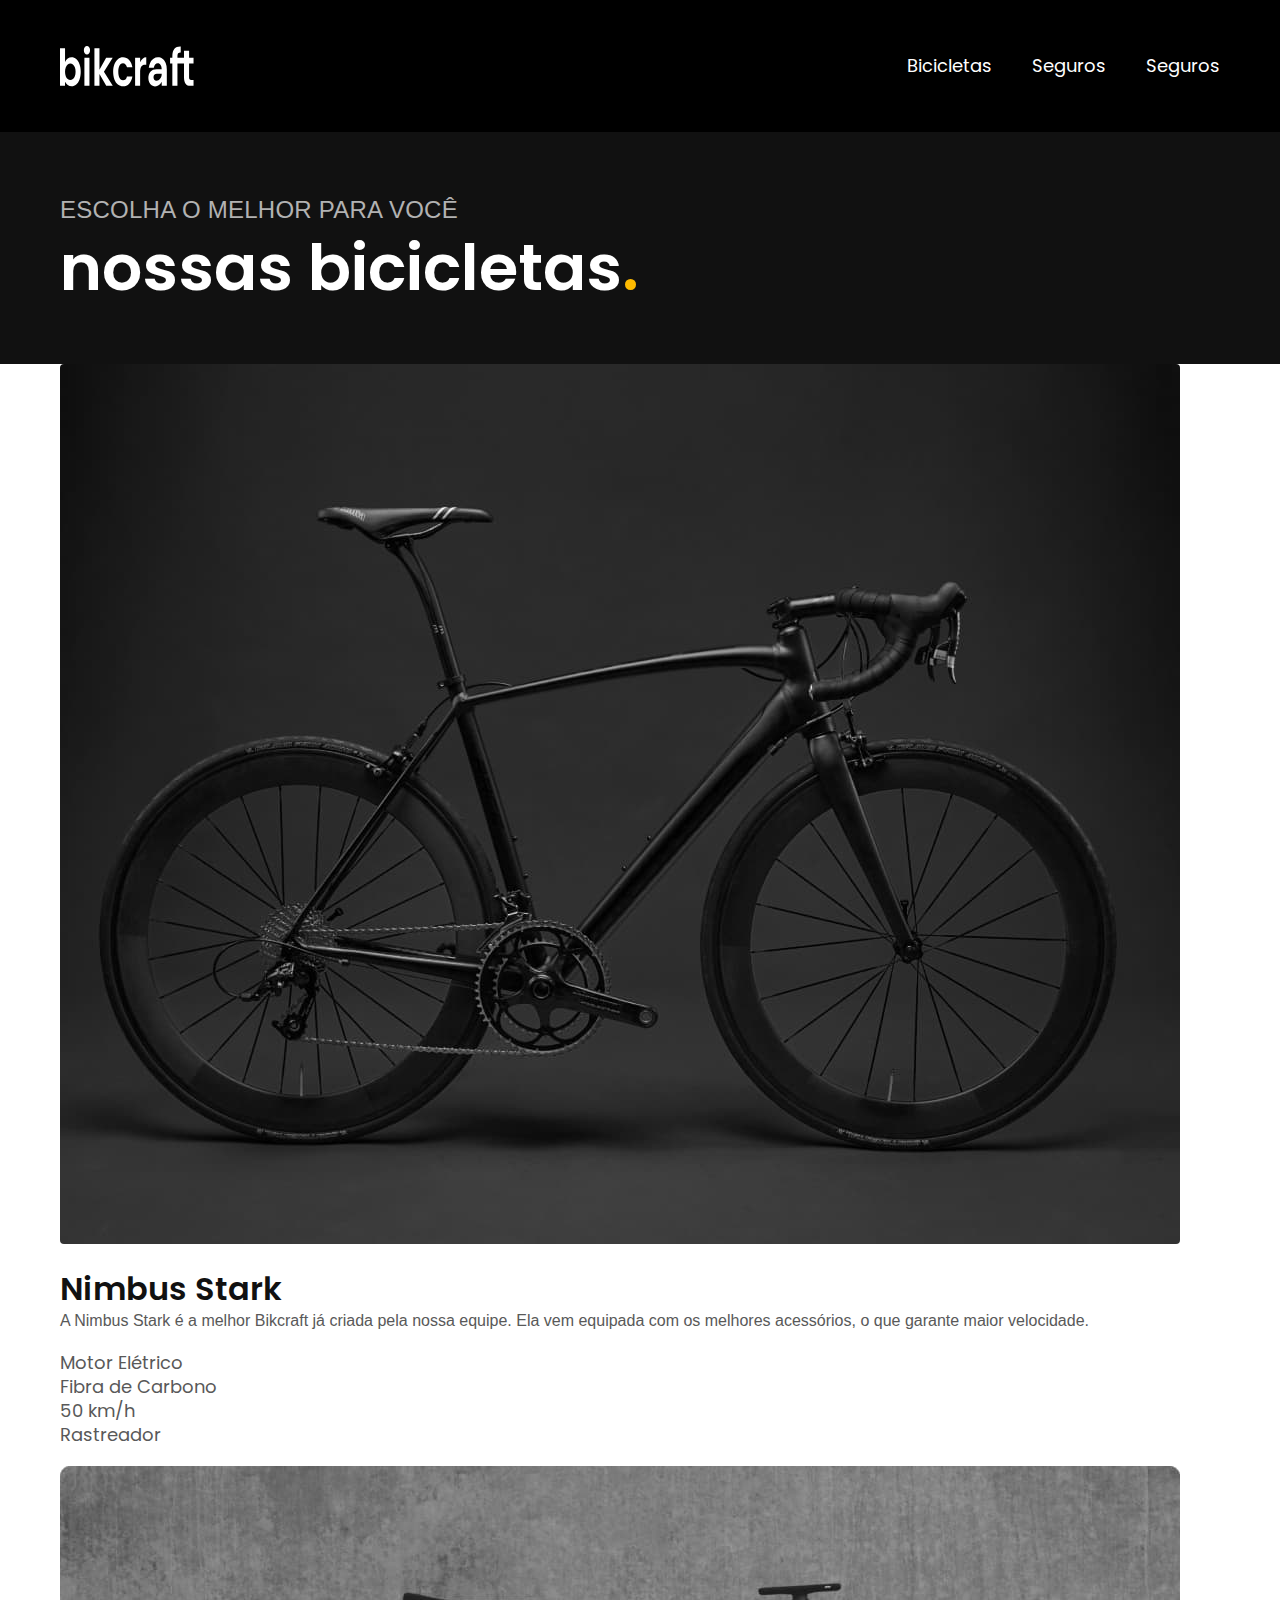
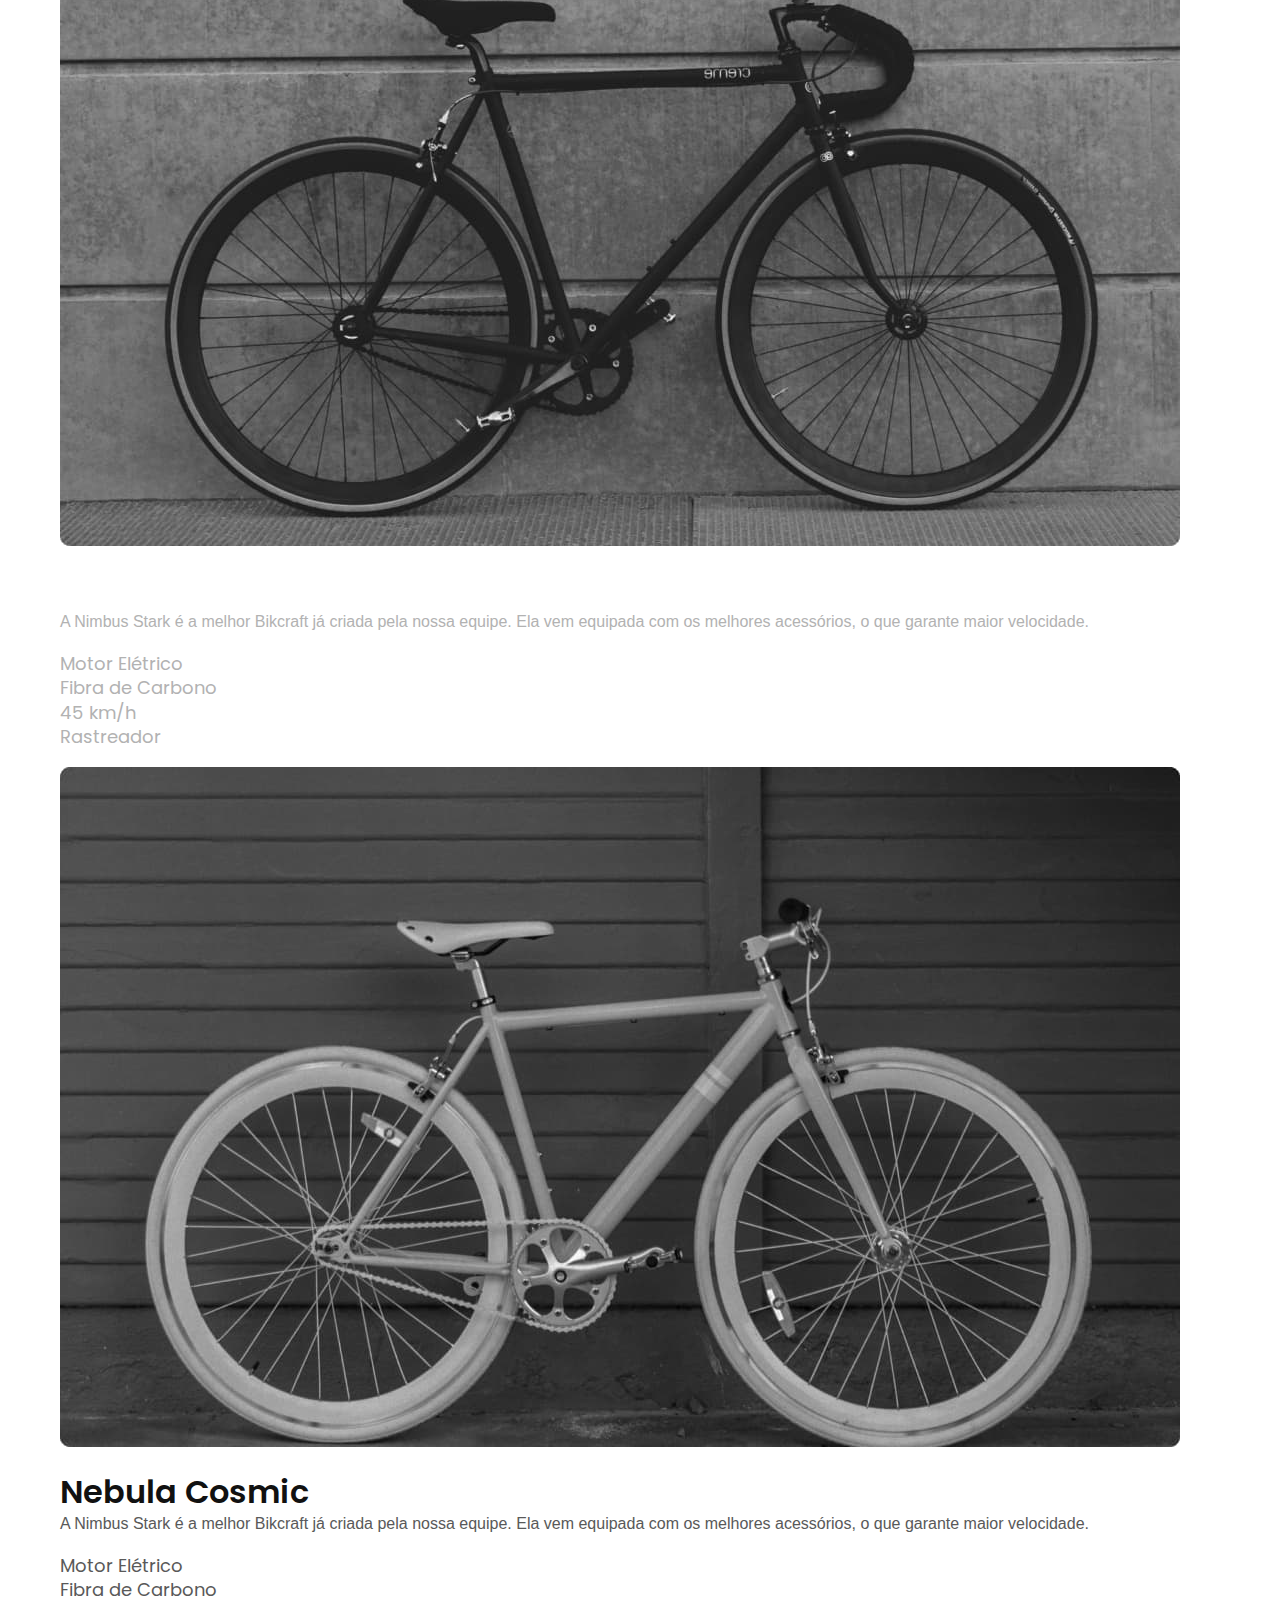
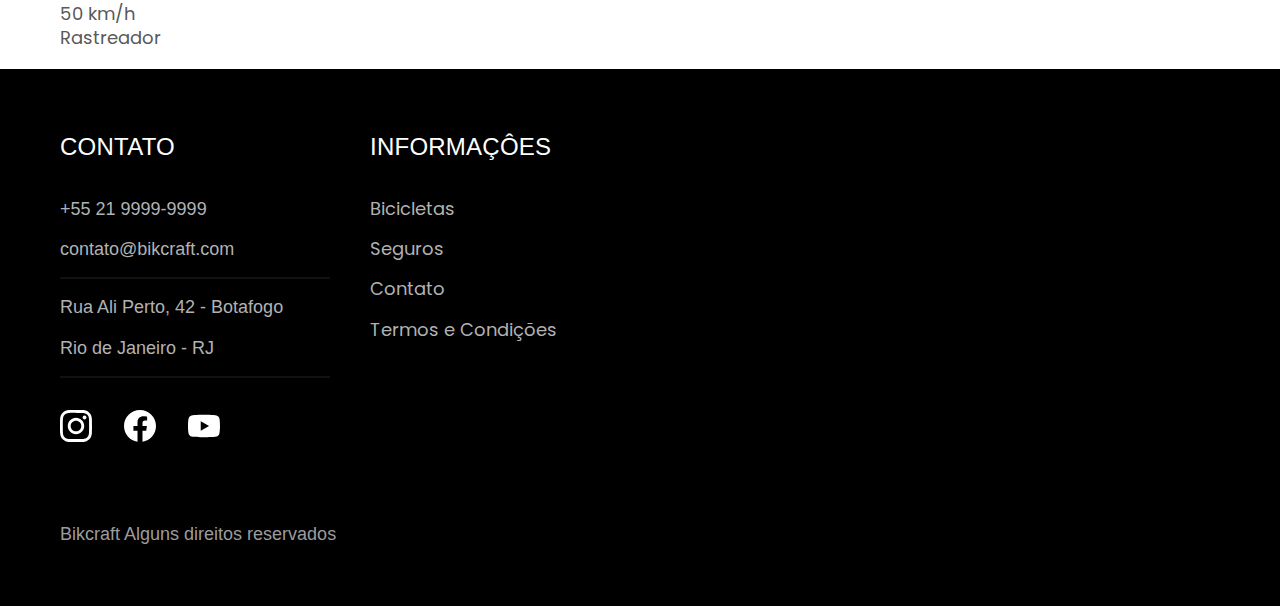
==== bicicletas.html @ 7837b721 "att" ====
<!DOCTYPE html>
<html lang="pt-br">

<head>
  <meta charset="UTF-8">
  <meta http-equiv="X-UA-Compatible" content="IE=edge">
  <meta name="viewport" content="width=device-width, initial-scale=1.0">
  <title>Bicicletas / Bikcraft</title>
  <link rel="stylesheet" href="style.css">

  <link rel="preconnect" href="https://fonts.googleapis.com">
  <link rel="preconnect" href="https://fonts.gstatic.com" crossorigin>
  <link href="https://fonts.googleapis.com/css2?family=Poppins:wght@400;600&display=swap" rel="stylesheet">
  <link rel="preconnect" href="https://fonts.googleapis.com">
  <link rel="preconnect" href="https://fonts.gstatic.com" crossorigin>
  <link href="https://fonts.googleapis.com/css2?family=Merriweather:ital,wght@1,900&display=swap" rel="stylesheet">
</head>

<body id="bicicletas">
  <header class="header-bg">
    <div class="header container">
      <a href="./">
        <img src="bikcraft.svg" alt="Bikcraft">
      </a>

      <nav aria-label="primaria">
        <ul class="header-menu font-1-m cor-0">
          <li><a href="./bicicletas.html">Bicicletas</a></li>
          <li><a href="./seguros.html">Seguros</a></li>
          <li><a href="./contato.html">Seguros</a></li>
        </ul>
      </nav>
    </div>
  </header>

  <main>
    <div class="titulo-bg">
      <div class="titulo container">
        <p class=" font-2-l-b cor-5">Escolha o melhor para você</p>
        <h1 class="font-1-xxl cor-0">nossas bicicletas<span class="cor-p1">.</span></h1>
      </div>
    </div>
    
    <div class="bicicletas-bg">
      <div class="bicicletas container">
        <div class="bicicletas-imagem">
          <img src="img/bicicletas/nimbus1.jpg" alt="Bicicleta preta">
          <span class="font-2-m cor-0">R$ 4999</span>
        </div>
        <div class="bicicletas-conteudo">
          <h2 class="font-1-xl">Nimbus Stark</h2>
          <p class="font-2-s cor-8">A Nimbus Stark é a melhor Bikcraft já criada pela nossa equipe. Ela vem equipada com os melhores acessórios, o que garante maior velocidade.</p>
          <ul class="font-1-m cor-8">
            <li>Motor Elétrico</li>
            <li>Fibra de Carbono</li>
            <li>50 km/h</li>
            <li>Rastreador</li>
          </ul>
        </div>
      </div>
    </div>

    <div class="bicicletas-bg">
      <div class="bicicletas container">
        <div class="bicicletas-imagem">
          <img src="img/bicicletas/magic.jpg" alt="Bicicleta preta">
          <span class="font-2-m cor-0">R$ 2499</span>
        </div>
        <div class="bicicletas-conteudo">
          <h2 class="font-1-xl cor-0">Magic Might</h2>
          <p class="font-2-s cor-5">A Nimbus Stark é a melhor Bikcraft já criada pela nossa equipe. Ela vem equipada com os melhores acessórios, o que garante maior velocidade.</p>
          <ul class="font-1-m cor-5 bicicletas-interna">
            <li>Motor Elétrico</li>
            <li>Fibra de Carbono</li>
            <li>45 km/h</li>
            <li>Rastreador</li>
          </ul>
        </div>
      </div>
    </div>

    <div class="bicicletas-bg">
      <div class="bicicletas container">
        <div class="bicicletas-imagem">
          <img src="img/bicicletas/nebula.jpg" alt="Bicicleta preta">
          <span class="font-2-m cor-0">R$ 3999</span>
        </div>
        <div class="bicicletas-conteudo">
          <h2 class="font-1-xl">Nebula Cosmic</h2>
          <p class="font-2-s cor-8">A Nimbus Stark é a melhor Bikcraft já criada pela nossa equipe. Ela vem equipada com os melhores acessórios, o que garante maior velocidade.</p>
          <ul class="font-1-m cor-8">
            <li>Motor Elétrico</li>
            <li>Fibra de Carbono</li>
            <li>50 km/h</li>
            <li>Rastreador</li>
          </ul>
        </div>
      </div>
    </div>
  </main>

  <footer class="footer-bg">
    <div class="footer container">
      <div class="footer-contato">
        <h3 class="font-2-l-b cor-0">Contato</h3 >
        <ul class="font-2-m cor-5">
         <li><a href="tel:+552199999999">+55 21 9999-9999</a></li>
         <li><a href="mailto:contato@bikcraft.com">contato@bikcraft.com</a></li>
         <li>Rua Ali Perto, 42 - Botafogo</li>
         <li>Rio de Janeiro - RJ</li>
        </ul>
        <div class="footer-redes">
          <a href="./">
            <img src="img/vetor/instagram@2x.svg" alt="instagram">
          </a>
          <a href="">
            <img src="img/vetor/facebook.svg" alt="facebook">
          </a>
          <a href="">
            <img src="img/vetor/youtube.svg" alt="Youtube">
          </a>
        </div>
      </div>
      <div class="footer-informacoes">
        <h3 class="font-2-l-b cor-0">Informaçôes</h3>
        <nav>
          <ul class="font-1-m cor-5">
            <li><a href="./bicicletas.html">Bicicletas</a></li>
            <li><a href="./seguros.html">Seguros</a></li>
            <li><a href="./contato.html">Contato</a></li>
            <li><a href="./termos.html"></a>Termos e Condições</li>
          </ul>
        </nav>
      </div>
      <p class="footer-copy font-2-m cor-6">Bikcraft Alguns direitos reservados</p>
    </div>
  </footer> 
</body>

</html>
---- style.css ----
@import "global/header.css";
@import "utilidades/tipografia.css";
@import "utilidades/cores.css";

@import "global/global.css";
@import "global/footer.css";

/* utilidades */
@import "utilidades/componentes.css";


/* home */
@import "home/introducao.css";
@import "home/tecnologia.css";
@import "home/parceiros.css";
@import "home/depoimento.css";

/* bicicletas */
@import "bicicletas/bicicletas-lista.css";
@import "bicicletas/bicicletas.css";

/* seguros */
@import "seguros/seguros.css";

/* termos */
@import "termos/termos.css";
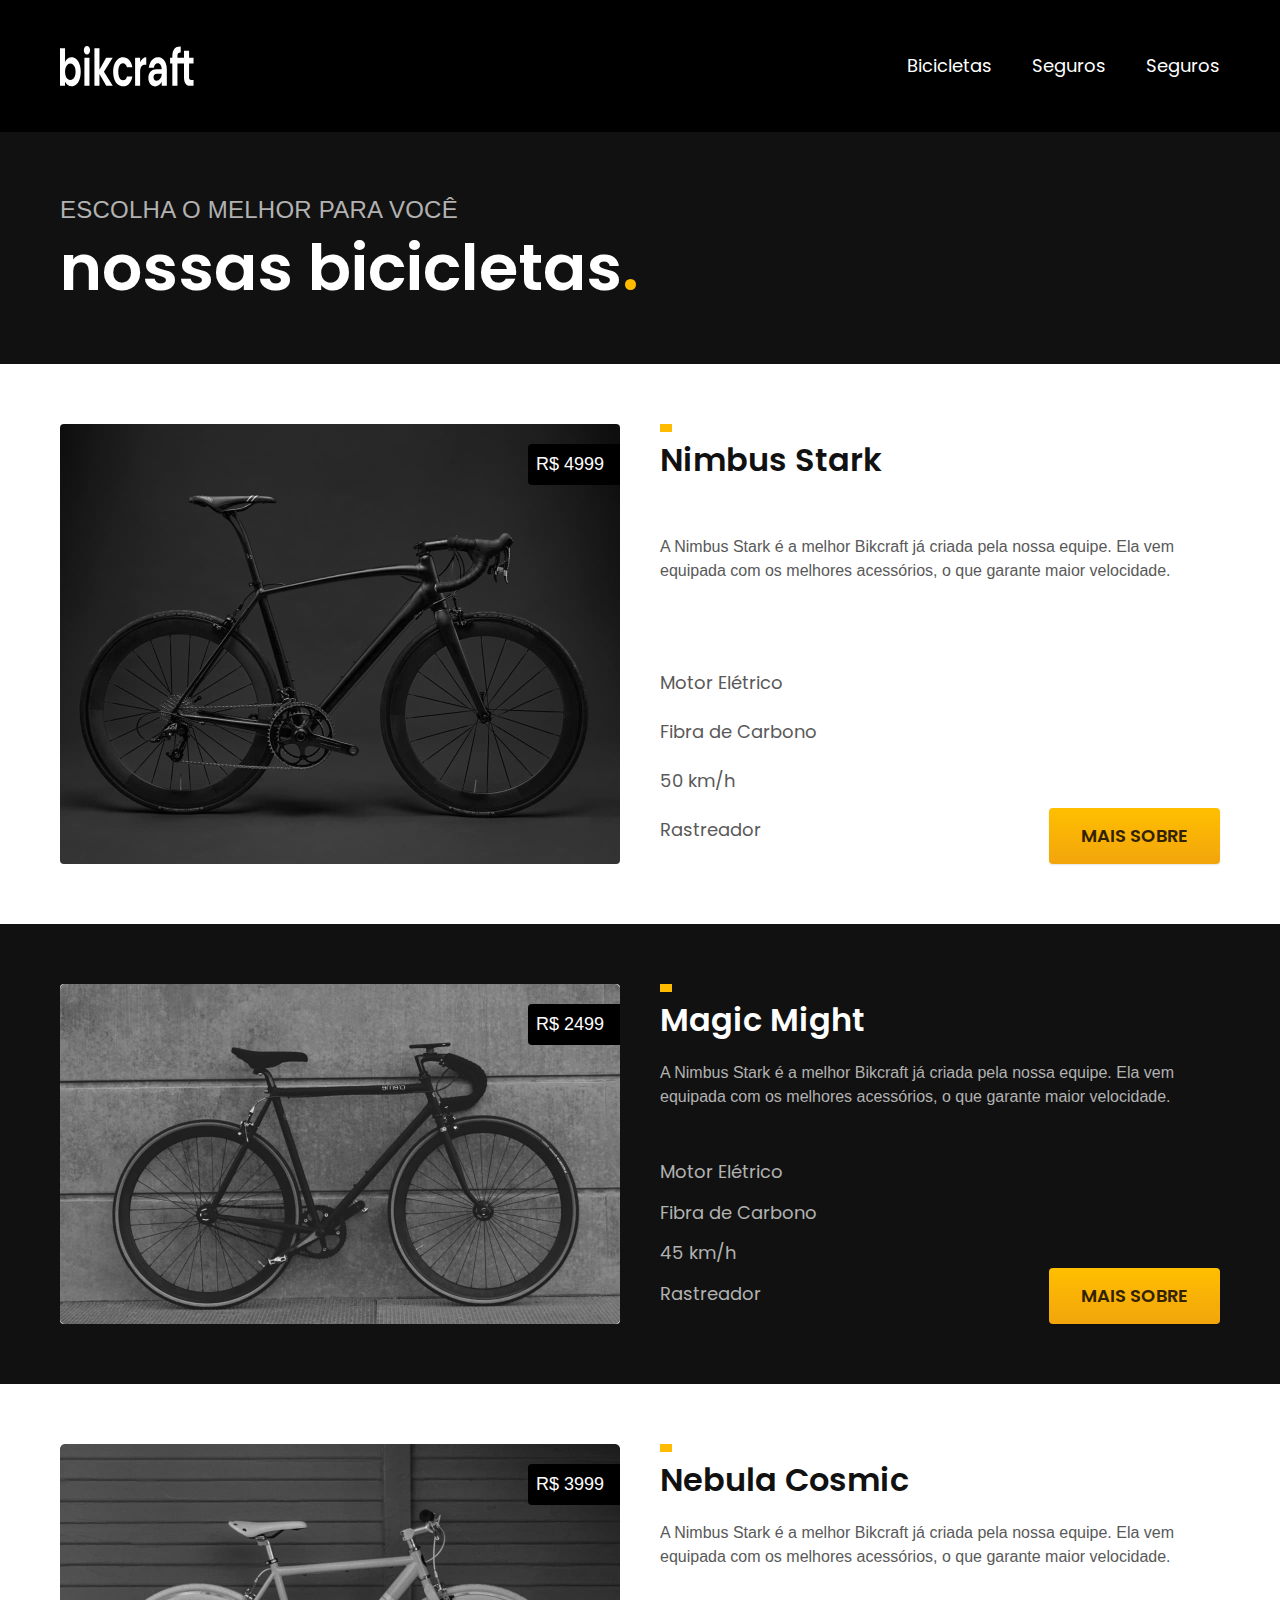
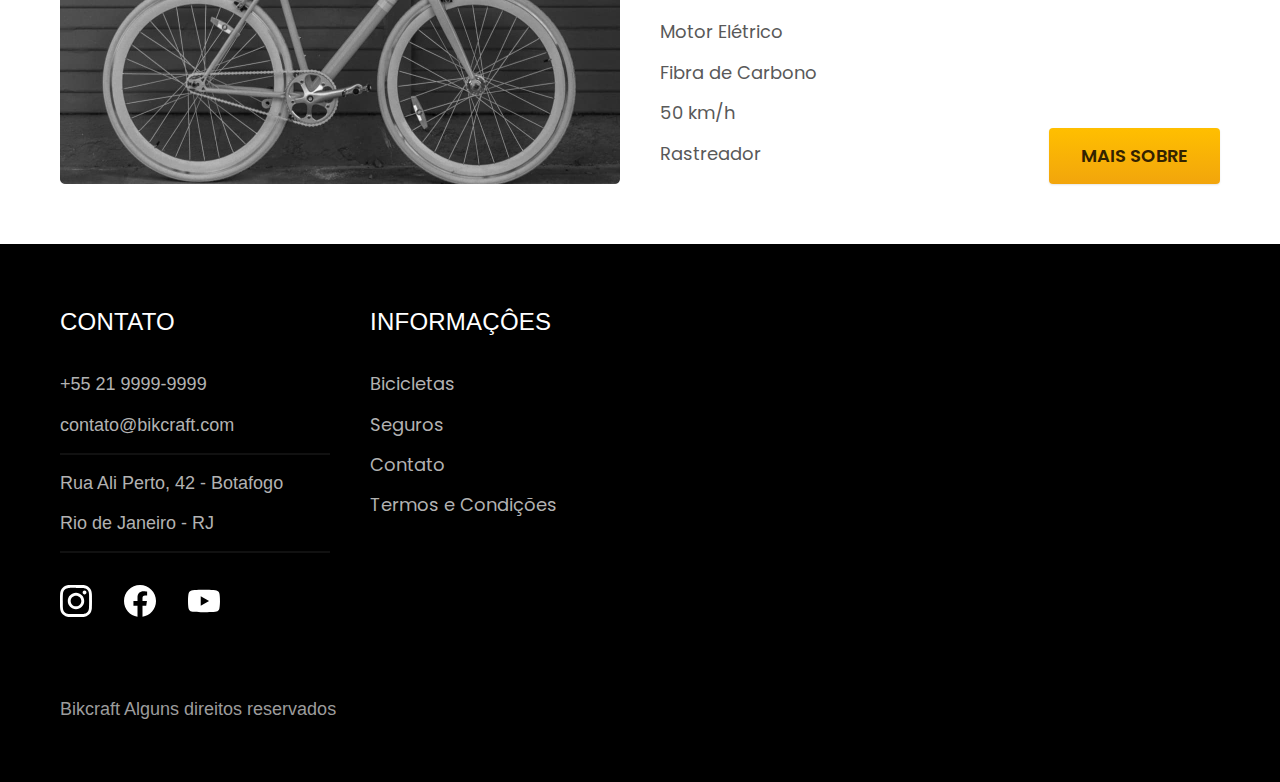
==== commit 250830dd: "att" ====
--- a/bicicletas.html
+++ b/bicicletas.html
@@ -56,6 +56,7 @@
             <li>50 km/h</li>
             <li>Rastreador</li>
           </ul>
+          <a class="botao seta" href="./bicicletas/nimbus.html">Mais Sobre</a>
         </div>
       </div>
     </div>
@@ -75,6 +76,7 @@
             <li>45 km/h</li>
             <li>Rastreador</li>
           </ul>
+          <a class="botao seta" href="./bicicletas/magic.html">Mais Sobre</a>
         </div>
       </div>
     </div>
@@ -94,6 +96,7 @@
             <li>50 km/h</li>
             <li>Rastreador</li>
           </ul>
+          <a class="botao seta" href="./bicicletas/nebula.html">Mais Sobre</a>
         </div>
       </div>
     </div>
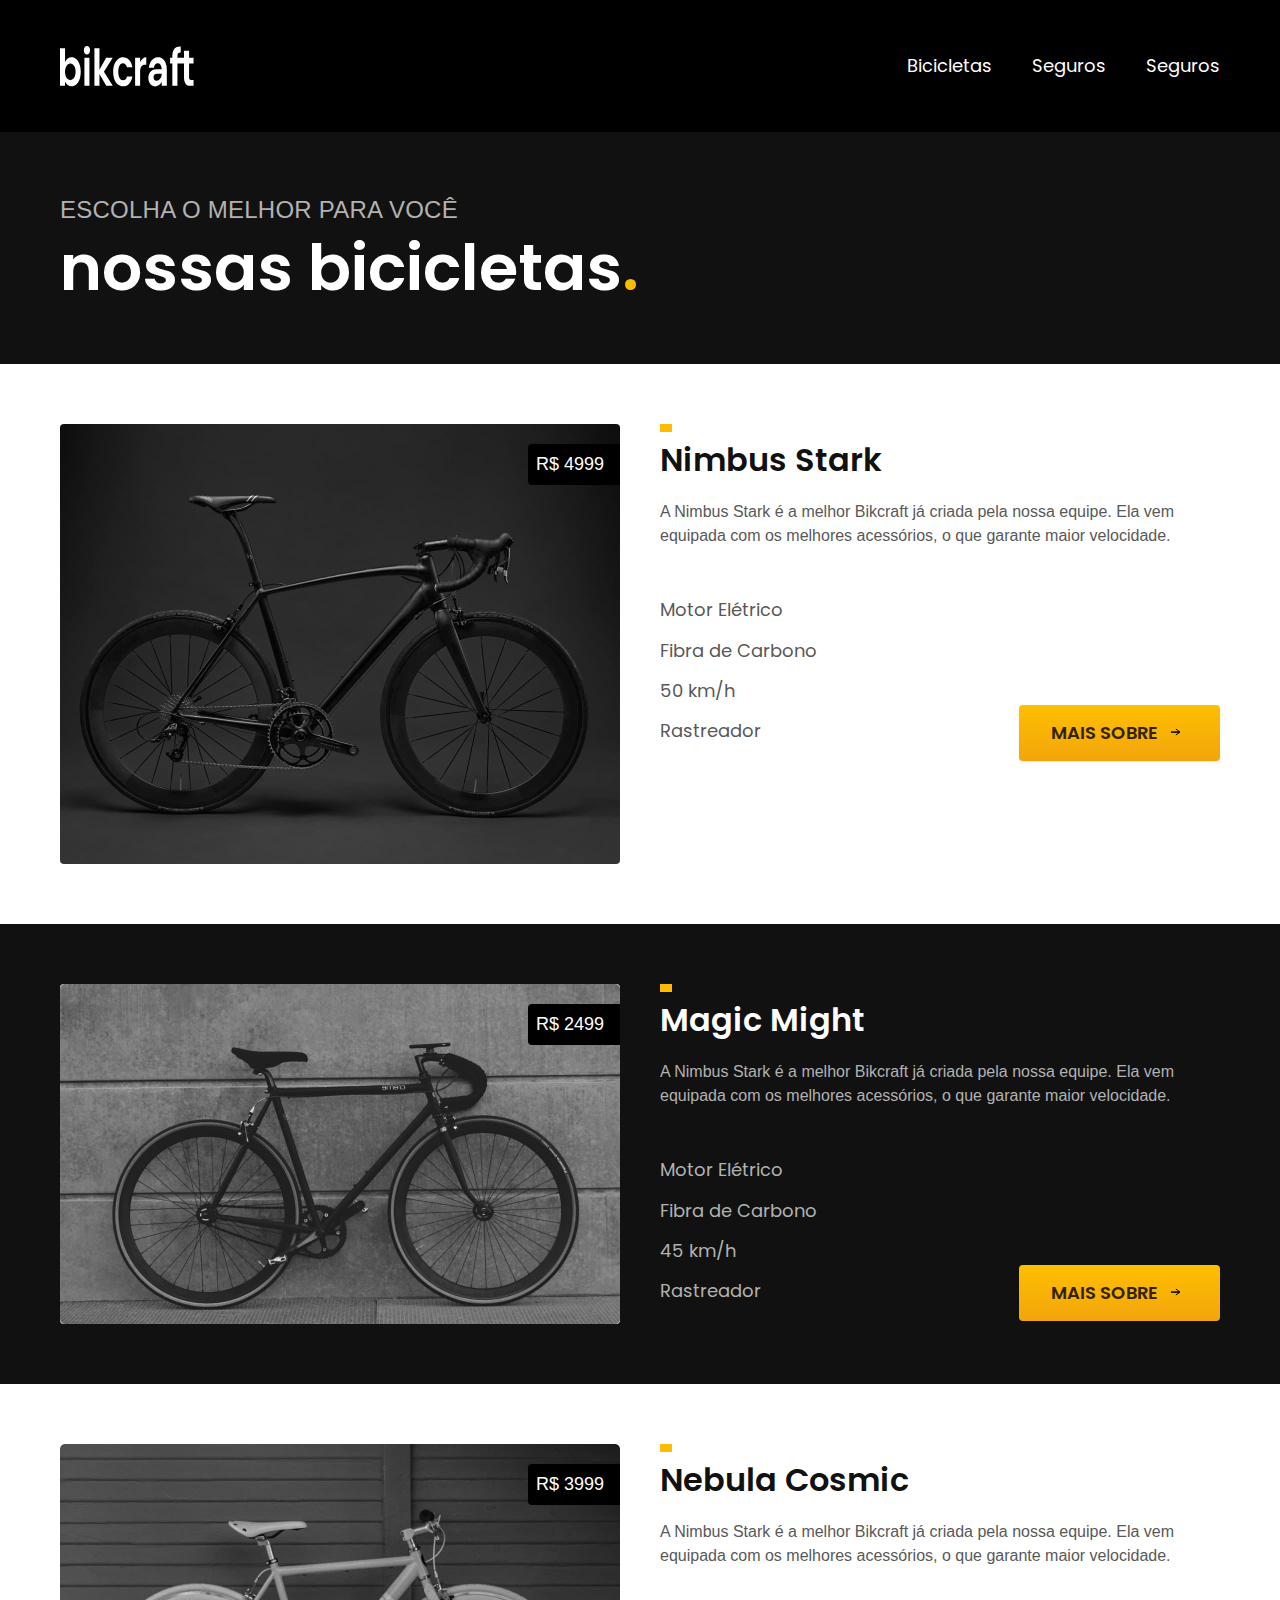
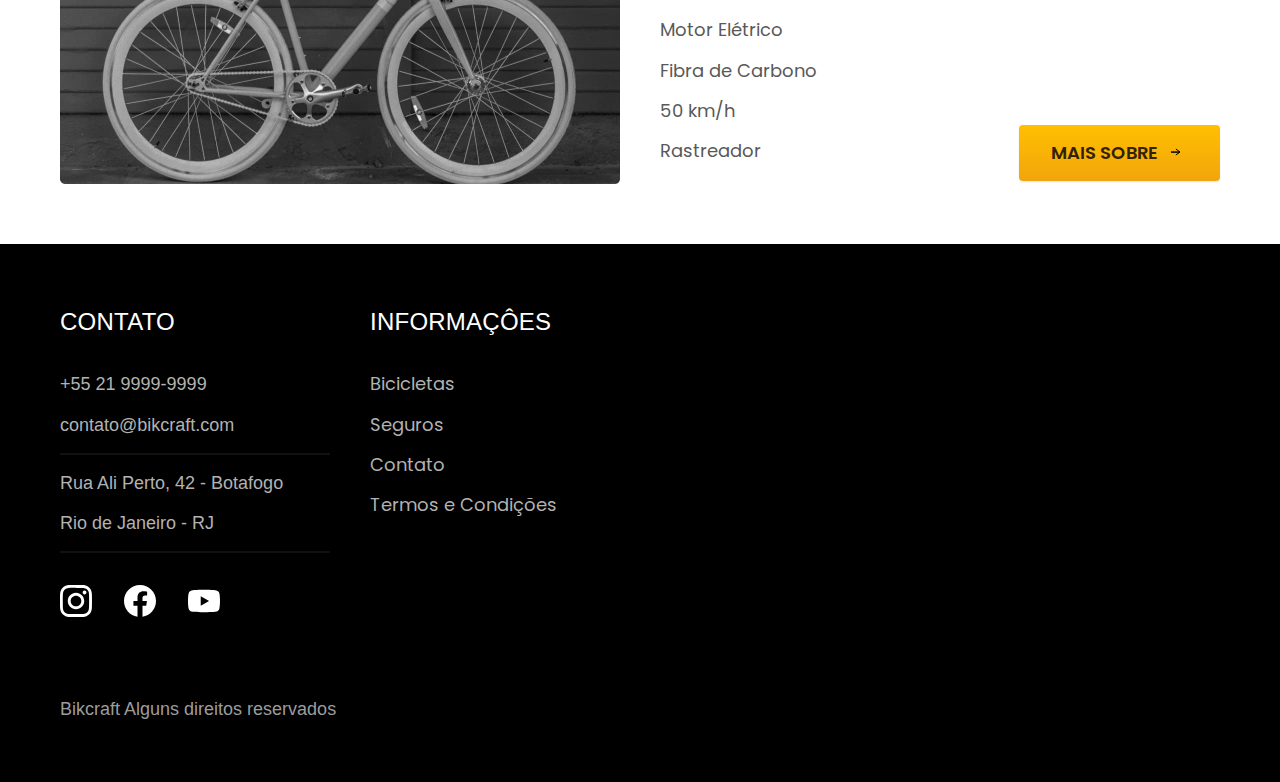
==== commit 259f7b13: "att script" ====
--- a/bicicletas.html
+++ b/bicicletas.html
@@ -40,7 +40,7 @@
         <h1 class="font-1-xxl cor-0">nossas bicicletas<span class="cor-p1">.</span></h1>
       </div>
     </div>
-    
+
     <div class="bicicletas-bg">
       <div class="bicicletas container">
         <div class="bicicletas-imagem">
@@ -105,12 +105,12 @@
   <footer class="footer-bg">
     <div class="footer container">
       <div class="footer-contato">
-        <h3 class="font-2-l-b cor-0">Contato</h3 >
+        <h3 class="font-2-l-b cor-0">Contato</h3>
         <ul class="font-2-m cor-5">
-         <li><a href="tel:+552199999999">+55 21 9999-9999</a></li>
-         <li><a href="mailto:contato@bikcraft.com">contato@bikcraft.com</a></li>
-         <li>Rua Ali Perto, 42 - Botafogo</li>
-         <li>Rio de Janeiro - RJ</li>
+          <li><a href="tel:+552199999999">+55 21 9999-9999</a></li>
+          <li><a href="mailto:contato@bikcraft.com">contato@bikcraft.com</a></li>
+          <li>Rua Ali Perto, 42 - Botafogo</li>
+          <li>Rio de Janeiro - RJ</li>
         </ul>
         <div class="footer-redes">
           <a href="./">
@@ -137,7 +137,8 @@
       </div>
       <p class="footer-copy font-2-m cor-6">Bikcraft Alguns direitos reservados</p>
     </div>
-  </footer> 
+  </footer>
+  <script src="./js/script.js"></script>
 </body>
 
 </html>--- a/style.css
+++ b/style.css
@@ -7,6 +7,7 @@
 
 /* utilidades */
 @import "utilidades/componentes.css";
+@import "utilidades/formularios.css";
 
 
 /* home */
@@ -19,9 +20,25 @@
 @import "bicicletas/bicicletas-lista.css";
 @import "bicicletas/bicicletas.css";
 
+/* bicicleta */
+@import "bicicleta/bicicleta.css";
+@import "bicicleta/seguro.css";
+
 /* seguros */
 @import "seguros/seguros.css";
+@import "seguros/vantagens.css";
+@import "seguros/perguntas.css";
+
+
+/* contato*/
+@import "contato/contato.css";
+@import "contato/lojas.css";
+
 
 /* termos */
 @import "termos/termos.css";
 
+/* orcamento*/
+@import "orcamento/orcamento.css";
+
+
